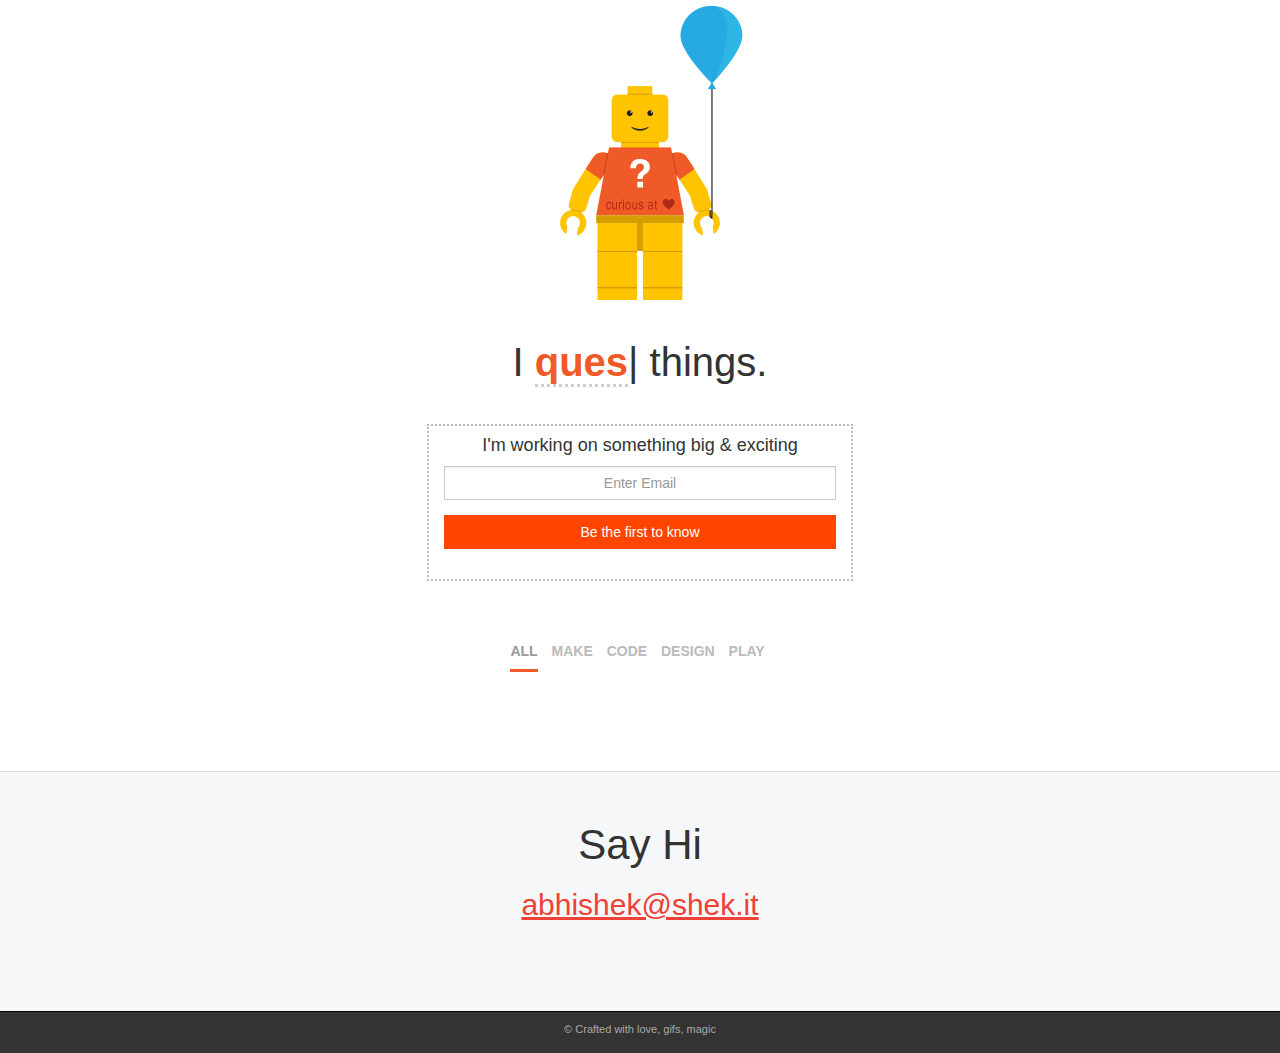
==== index.html @ 22bd29ea "moved signup to top" ====
<!DOCTYPE html>
<html>
	<head>
		<meta charset="utf-8">
    	<meta http-equiv="X-UA-Compatible" content="IE=edge">
    	<meta name="viewport" content="width=device-width, initial-scale=1">
    	<title>Hi, I'm Abhishek</title>
		<link rel='shortcut icon' href='./public/img/favicon.ico' type='image/x-icon'/ >
		<link rel="stylesheet" type="text/css" href="./public/css/lib/bootstrap.min.css">
		<link rel="stylesheet" type="text/css" href="./public/css/style.css">
		<script>
		  (function(i,s,o,g,r,a,m){i['GoogleAnalyticsObject']=r;i[r]=i[r]||function(){
		  (i[r].q=i[r].q||[]).push(arguments)},i[r].l=1*new Date();a=s.createElement(o),
		  m=s.getElementsByTagName(o)[0];a.async=1;a.src=g;m.parentNode.insertBefore(a,m)
		  })(window,document,'script','https://www.google-analytics.com/analytics.js','ga');

		  ga('create', 'UA-85671705-1', 'auto');
		  ga('send', 'pageview');

		</script>
	</head>
	<body>
		<div class='container-fluid'>
			
			<div class='row'>
				<div class='col-md-4'></div>
				<div class='col-xs-12 col-md-4'>
					<div id='carousel' class='carousel slide'>
						<div class="carousel-inner" role='listbox'>
							<!-- put this to overcome problem of type and shirt not matching -->
							<div class='item active' id='placeholder-slide'>
								<img src='./public/img/blank.png' class='center-block lego-image'>
							</div>
							<div class='item'>
								<img src='./public/img/intro.png' class='center-block lego-image'>
							</div>
							<div class='item'>
								<img src='./public/img/maker.png' class='center-block lego-image'>
							</div>
							<div class='item'>
								<img src='./public/img/coder.png' class='center-block lego-image'>
							</div>
							<div class='item'>
								<img src='./public/img/designer.png' class='center-block lego-image'>
							</div>
							<div class='item'>
								<img src='./public/img/thinker.png' class='center-block lego-image'>
							</div>
						</div>
						<div class='carousel-static-image'>
							<img src='./public/img/underwear.png' class='center-block lego-image'>
						</div>
					</div> <!-- end of carousel -->
				</div>
				<div class="col-md-4"></div>
			</div><!-- end of carousel wrapper row -->

			<div class='row'>
				
				<div class='col-xs-12 text-center'>
					<h2 class='verb-title'>I <span class='verb'></span> things.</h2>
				</div>
				
			</div> <!-- end of verb row -->

			<div class="row">

				<div class="col-xs-12 col-md-4 col-md-offset-4 text-center" id="announcement">

					<h6 class="big-subtitle">I'm working on something big & exciting</h6>
					<!-- Begin Mailchimp Signup Form -->
					<div id="mc_embed_signup">
						<form action="https://peeqo.us14.list-manage.com/subscribe/post?u=69e6efea4dd174cd8d1d6b664&amp;id=7d9869d325" method="post" id="mc-embedded-subscribe-form" name="mc-embedded-subscribe-form" class="validate" target="_blank" novalidate>
						    <div id="mc_embed_signup_scroll">
							
						<div class="mc-field-group form-group">
							<input type="email" value="" name="EMAIL" class="required email form-control" id="mce-EMAIL" placeholder="Enter Email" autocomplete="off">
						</div>
							<div id="mce-responses" class="clear">
								<div class="response" id="mce-error-response" style="display:none"></div>
								<div class="response" id="mce-success-response" style="display:none"></div>
							</div>    <!-- real people should not fill this in and expect good things - do not remove this or risk form bot signups-->
						    <div style="position: absolute; left: -5000px;" aria-hidden="true"><input type="text" name="b_69e6efea4dd174cd8d1d6b664_7d9869d325" tabindex="-1" value=""></div>
						    <div class="clear form-group">
						    	<input type="submit" value="Be the first to know" name="subscribe" id="mc-embedded-subscribe" class="button btn btn-default">
						    </div>
						    </div>
						</form>
					</div>
					<!--End mc_embed_signup-->
				</div>
	
<!-- 				<div class="col-xs-12 col-md-4 col-md-offset-4 text-center" id="announcement">
					<h2 class="verb-title">Something <span class="big">big</span> is here!</h2>

					<h6 class="big-subtitle">Check out my kickstarter campaign</h6>
					<br>
					<a href="https://kck.st/2T2oDQ6" class="btn btn-lg btn-orange" target="_blank">Go to Campaign Page</a>

					
				</div> -->
				
			</div>

			<div class='row'>
				<div class='col-xs-12 text-center'>
					<ul class="list-inline" id='category-links'>
						<li>
							<a href='#' class='project-category all-link active' data-id='all'>All</a>
						</li>
						<li>
							<a href='#' class='project-category make-link' data-id='make'>Make</a>
						</li>
						<li>
							<a href='#' class='project-category code-link' data-id='code'>Code</a>
						</li>
						<li>
							<a href='#' class='project-category design-link'  data-id='design'>Design</a>
						</li>
						<li>
							<a href='#' class='project-category play-link' data-id='play'>Play</a>
						</li>
					</ul>
				</div>
			</div> <!-- end of link row -->



			<div id='project-detail-wrapper'></div>

			<div class='container'>
				<div class='row' id='project-list'>
				</div>
			</div><!-- end of container -->



			<div class='row' id='contact'>

	
				
				<div class='col-xs-12 text-center'>
					<h4 class='say-hi'>Say Hi</h4>
					<h4 class='my-email'>
						<a href='mailto:abhishek@shek.it'>abhishek@shek.it</a>
					</h4>
					<br>
<!-- 					<h3 class='project-item-title'>Support Future Builds</h3>

					LTC: LNiNnEypSCrFrGhAo4g7Ze8stWhbqxYEYP<br>
					ETH: 0x1a76EA36295309bB5D9F543EFa2faB6ad7935649<br>
					BTC: <a href="bitcoin:1A7ER9NSDUcFxJngmWC5hGdV9RVWitUhSv" target="_blank">1A7ER9NSDUcFxJngmWC5hGdV9RVWitUhSv</a> -->
				</div>
			</div>

			<div class='row' id='footer'>
				<div class='col-xs-12 text-center'>
					<p>&copy; Crafted with love, gifs, magic</p>
				</div>
			</div>

		</div><!-- end of container fluid -->
		<script src="https://code.jquery.com/jquery-2.2.4.min.js" integrity="sha256-BbhdlvQf/xTY9gja0Dq3HiwQF8LaCRTXxZKRutelT44=" crossorigin="anonymous"></script>
		<script type="text/javascript" src='./public/js/lib/imagesloaded.min.js'></script>
		<script type="text/javascript" src='./public/js/lib/typed.min.js'></script>
		<script type="text/javascript" src='./public/js/lib/handlebars.runtime-v4.0.5.js'></script>
		<script type="text/javascript" src="./public/js/lib/bootstrap.min.js"></script>
		<script type="text/javascript" src='./public/js/projects.js'></script>
		<script type="text/javascript" src='./public/js/templates.js'></script>
		<script type="text/javascript" src='./public/js/global.js'></script>
		
	</body>
</html>
---- public/css/style.css ----
/** CAROUSEL **/

#carousel {
    margin-bottom: 20px;
}

.carousel-static-image {
    position: absolute;
    top:0;
    left:0;
    width: 100%;
    min-height: 100%;
    z-index: -1;
}

.lego-image {
    width: 250px;
}

.btn-orange {
    background: rgb(255,70,0);
    color: white;
    border-radius: 0;
    border: none;
    padding: 15px 20px;
    font-weight: bold;
}



.btn-orange:hover {
    background: rgb(255,70,0,0.8);
    color: white;
    border: none;
}


/** TYPED AREA **//
h2 {
    font-weight: 300;
}

#announcement {
    padding-bottom: 15px;
    border: 2px dotted #bbb;
    margin-top:30px;
    margin-bottom: 30px;
}

.verb-title {
    font-size: 40px;
    font-weight: 300;
}

.big {
    font-weight: 700;
    text-transform: uppercase;
}

.big-subtitle {
    color: #333;
    font-size: 18px;
}

.verb {
    border-bottom:3px dotted #ccc; 
}

.question, .make, .invent, .code, .design{
    font-weight: bold;
}

.question {
    color: #f05a28;
}

.make{
    color: #7546b2;
}

.invent {
    color: #2cb5e5;
}

.code {
    color: #39b54a;
}

.design {
    color: #ef4136;
}

/** MAILCHIMP FORM **/
#mce-EMAIL {
    border-radius: 0;
    text-align: center;
}

#mc-embedded-subscribe, #apply {
    width: 100%;
    border-radius: 0;
    border-color: orangered;
    background: orangered;
    color: white;
}

#mc-embedded-subscribe:hover, #apply:hover{
    background: #f05a28;
}

/** CATEGORY LINKS **/

#category-links {
    margin-top: 30px;
    text-transform: uppercase;
    font-weight: 700;
    font-size: 14px;
    margin-bottom: 50px;
}

.project-category{
    color: #bbb;
    padding-bottom: 10px;
    border-bottom: 3px solid transparent;
}

.project-category:hover, .project-category:focus{
    text-decoration: none;
    color: #999;
    outline: none;
}

.active {
    color: #999;
}

.all-link:hover, .all-link:focus,  .all-link.active{
    border-color: #f05a28;
}

.make-link:hover, .make-link:focus, .make-link.active{
    border-color: #7546b2;
}

.code-link:hover, .code-link:focus, .code-link.active{
    border-color: #39b54a;
}

.design-link:hover, .design-link:focus, .design-link.active {
    border-color: #ef4136;
}

.play-link:hover, .play-link:focus, .play-link.active {
    border-color: #2cb5e5;
}

/** PROJECT LIST **/

#project-list {
    text-align: center;
}

.is-loading {
    height: 250px;
    width: 300px;
    background-color: #eee;
    background-position: center center;
    background-repeat: no-repeat;
    background-image: url('../img/loader.gif');
    background-size: 40px;
    margin-left: auto;
    margin-right: auto;
    display: block;
    border: 1px solid #ccc;
}

.loading-failed {
    height: 250px;
    width: 300px;
    background-color: #eee;
    background-position: center center;
    background-repeat: no-repeat;
    background-image: url('../img/loading-failed.png');
    background-size: 32px;
    margin-left: auto;
    margin-right: auto;
    display: block;
    border: 1px solid #ccc;
}

.project-item-image {
    border: 1px solid #ccc;
}

.project-item-title {
    margin: 0;
    font-weight: bold;
    text-transform: uppercase;
    font-size: 12px;
    margin-top: 10px;
    margin-bottom: 20px;
    color:#aaa;
}

.ellipsis{
    width: 100%;
    white-space: nowrap;
    overflow: hidden;
    text-overflow: ellipsis;
}

/* PROJECT DETAIL */

#project-detail {
    border-top: 1px solid #ddd;
    border-bottom: 2px solid #ddd;
    padding: 30px 0;
    position: relative;
    margin-bottom: 40px;
}

#project-detail img, iframe{
    border:1px solid #ccc;
}

.responsive-iframe {
    position: relative;
    height: 0;
    overflow: hidden;
    max-width: 600px;
    display: block;
    margin: 0 auto;
    padding-bottom: 56.25%;
}

.responsive-iframe-16x9 {
    padding-bottom: 56.25%;
}

.responsive-iframe-4x3{
    padding-bottom: 75%;
}

.responsive-iframe iframe {
    position: absolute;
    top:0;
    left: 0;
    width: 100%;
    height: 100%;

}

/*iframe {
    margin: 0 auto;
    display: block;
    width:100%;
    max-width: 600px;
    height: 500px;
}*/

.project-detail-close {
    color: #999;
    font-weight: 200;
    font-size: 40px;
    position: absolute;
    right: 20px;
    top:5px;
    z-index: 5;
}

.project-detail-close:hover, .project-detail-close:focus {
    color: #666;
    text-decoration: none;
}

.project-detail-container {
    text-align: left;
    padding-left: 60px;
}

.project-detail-title{
    font-weight: 300;
    font-size: 42px;
}

.project-detail-description{
    font-size: 16px;
    margin-bottom: 20px;
}

.project-detail-link{
    font-size: 16px;
    color: #ef4136;
}

.project-detail-link:hover{
    text-decoration: none;
    color: #d73a30;
}

.project-detail-subheader {
    font-weight: 300;
    color: #999;
    margin-bottom: 20px;
}

.project-detail-subheader:after {
    content: '';
    width: 40px;
    display: block;
    height: 1px;
    border-bottom: 2px solid #ef4136;
    text-align: left;
    margin:10px 0;
}

.strikethrough {
    color:#ef4136;
    font-size: 16px;
    text-decoration:line-through;
}

.project-detail-role li{
    background: #eee;
    padding: 5px 10px;
    border-radius: 50px;
    border:1px solid #ddd;
    color: #999;
    margin-bottom: 5px;
    text-transform: capitalize;
}

.carousel-control.left, .carousel-control.right {
    background-image: none;
    background-repeat: none;
}

.carousel-control {
    top: 0;
    font-weight: 300;
    font-size: 70px;
    color: white;
    opacity: 0.8;
    text-shadow: 0 0 3px black;
    pointer-events: none;
}

.carousel-arrow {
    position: absolute;
    top: 40%;
    pointer-events: all;
}

.carousel-arrow.prev{
    left:25px;
}

.carousel-arrow.next {
    right: 25px;
}

.carousel-control:hover, .carousel-control:focus {
    color: white;
}

/** CONTACT **/

#contact {
    background: #f5f7f9;
    border-top: 1px solid #ddd;
    padding-top: 50px;
    padding-bottom: 70px;
    margin-top: 60px;
}

.say-hi{
    margin: 0;
    font-size: 42px;
    font-weight: 300;
}

.my-email {
    margin: 0;
    margin-top: 20px;
    font-size: 30px;
}

.my-email a{
    color: #ef4136;
    text-decoration: underline;
}

.my-email a:hover{
    color: #d73a30;
}

/* FOOTER */

#footer {
    background: #333;
    padding-top: 10px;
    padding-bottom: 5px;
    border-top: 1px solid #000;
}

#footer p {
    color: #aaa;
    font-weight: 300;
    font-size: 11px;
}

/* TYPED JS ANIMATED CURSOR */

.typed-cursor{
    opacity: 1;
    -webkit-animation: blink 0.7s infinite;
    -moz-animation: blink 0.7s infinite;
    animation: blink 0.7s infinite;
}
@keyframes blink{
    0% { opacity:1; }
    50% { opacity:0; }
    100% { opacity:1; }
}
@-webkit-keyframes blink{
    0% { opacity:1; }
    50% { opacity:0; }
    100% { opacity:1; }
}
@-moz-keyframes blink{
    0% { opacity:1; }
    50% { opacity:0; }
    100% { opacity:1; }
}

/** MEDIA QUERIES **/

@media(max-width: 992px){
    .project-detail-container {
        text-align: center;
        padding-left: 15px;
    }

    .project-detail-subheader:after{
        text-align: center;
        margin: 10px auto 0;

    }
}

@media (max-width: 768px){
    .lego-image {
        width: 200px;
    }

    .carousel-arrow {
        top: 35%;
    }

    
}
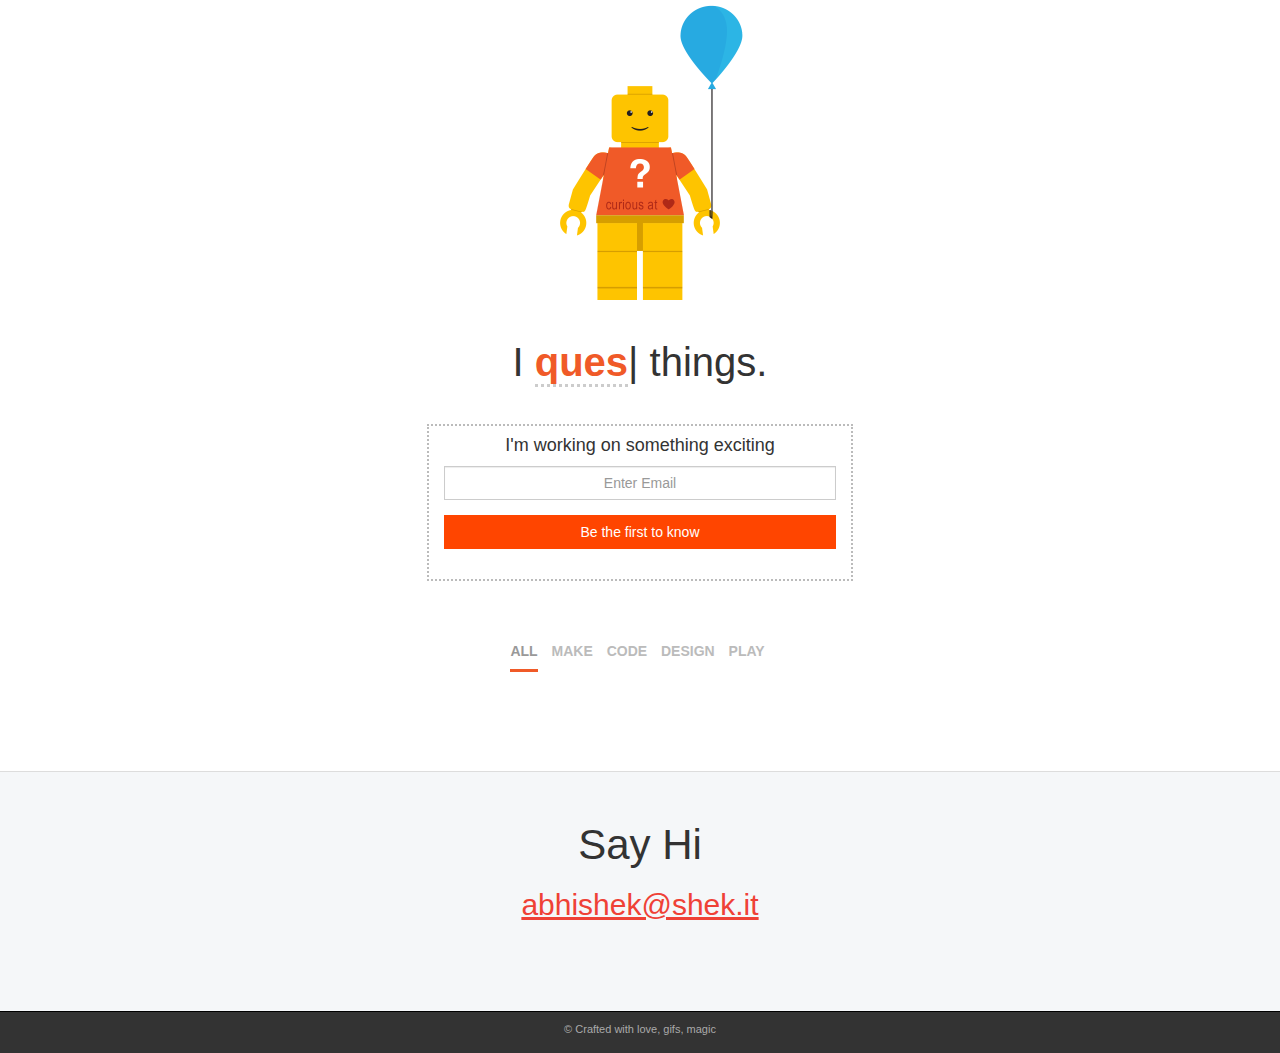
==== commit 5b5a66ed: "copy edits" ====
--- a/index.html
+++ b/index.html
@@ -67,7 +67,7 @@
 
 				<div class="col-xs-12 col-md-4 col-md-offset-4 text-center" id="announcement">
 
-					<h6 class="big-subtitle">I'm working on something big & exciting</h6>
+					<h6 class="big-subtitle">I'm working on something exciting</h6>
 					<!-- Begin Mailchimp Signup Form -->
 					<div id="mc_embed_signup">
 						<form action="https://peeqo.us14.list-manage.com/subscribe/post?u=69e6efea4dd174cd8d1d6b664&amp;id=7d9869d325" method="post" id="mc-embedded-subscribe-form" name="mc-embedded-subscribe-form" class="validate" target="_blank" novalidate>
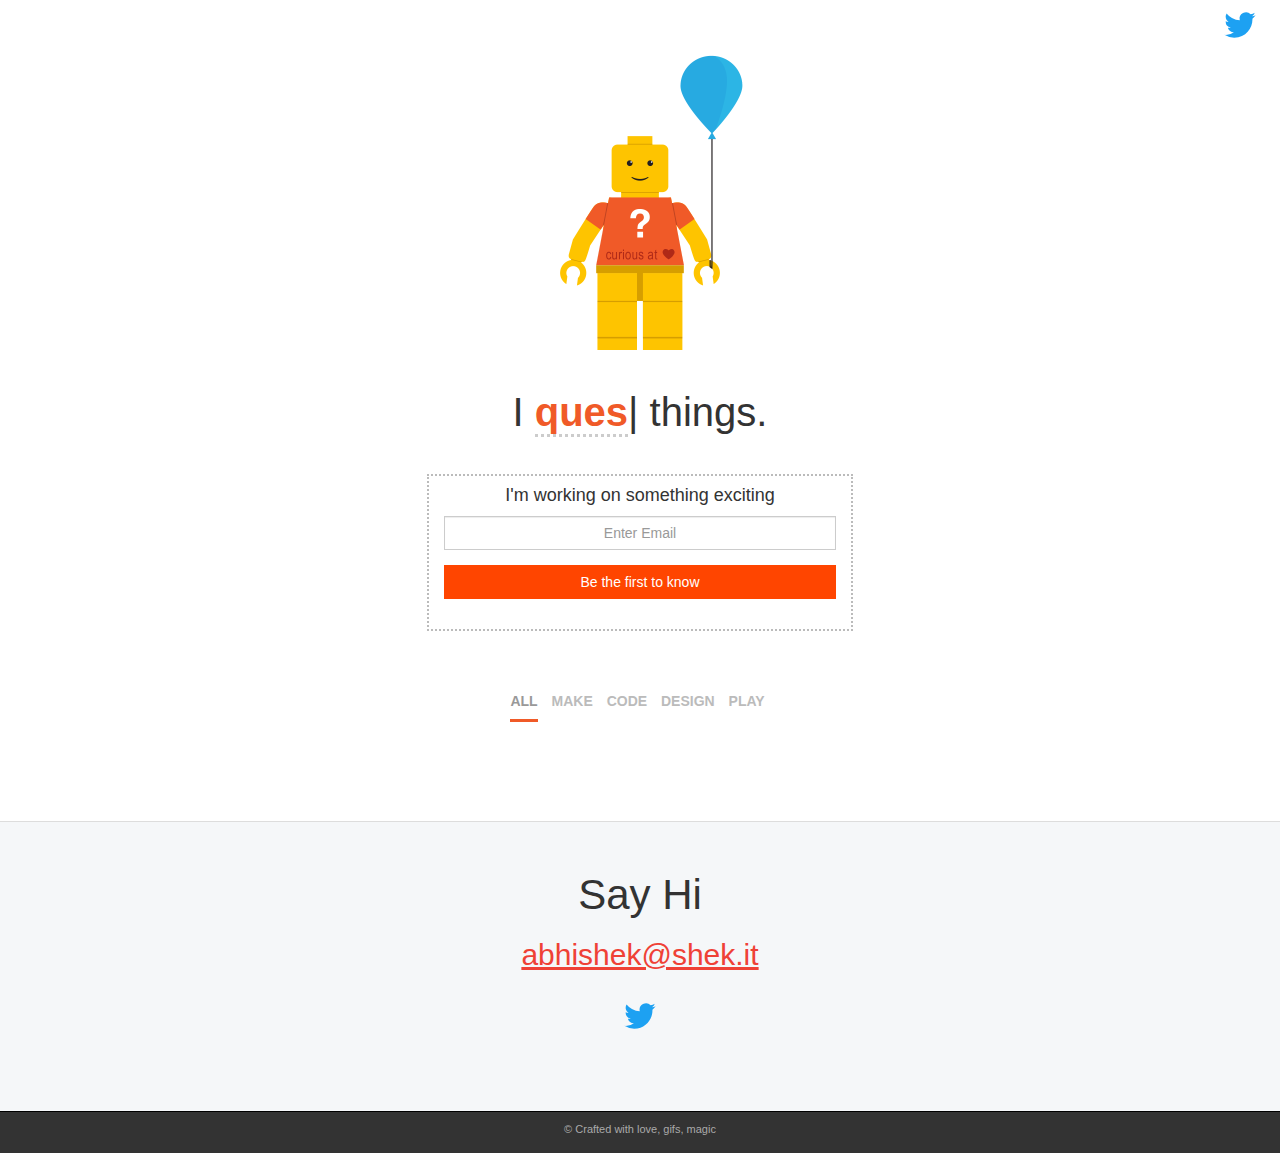
==== commit 1f1c37e0: "twitter link" ====
--- a/index.html
+++ b/index.html
@@ -21,7 +21,13 @@
 	</head>
 	<body>
 		<div class='container-fluid'>
-			
+			<div class="row">
+				<div class="col-xs-12" style="text-align: right;">
+					<a href="https://twitter.com/shekitup" target="_blank">
+						<img src="./public/img/twitter.svg" width="50" alt="My twitter"></a>
+					</a>
+				</div>
+			</div>
 			<div class='row'>
 				<div class='col-md-4'></div>
 				<div class='col-xs-12 col-md-4'>
@@ -144,7 +150,11 @@
 					<h4 class='my-email'>
 						<a href='mailto:abhishek@shek.it'>abhishek@shek.it</a>
 					</h4>
+
 					<br>
+					<a href="https://twitter.com/shekitup" target="_blank">
+						<img src="./public/img/twitter.svg" width="50" alt="My twitter"></a>
+					</a>
 <!-- 					<h3 class='project-item-title'>Support Future Builds</h3>
 
 					LTC: LNiNnEypSCrFrGhAo4g7Ze8stWhbqxYEYP<br>
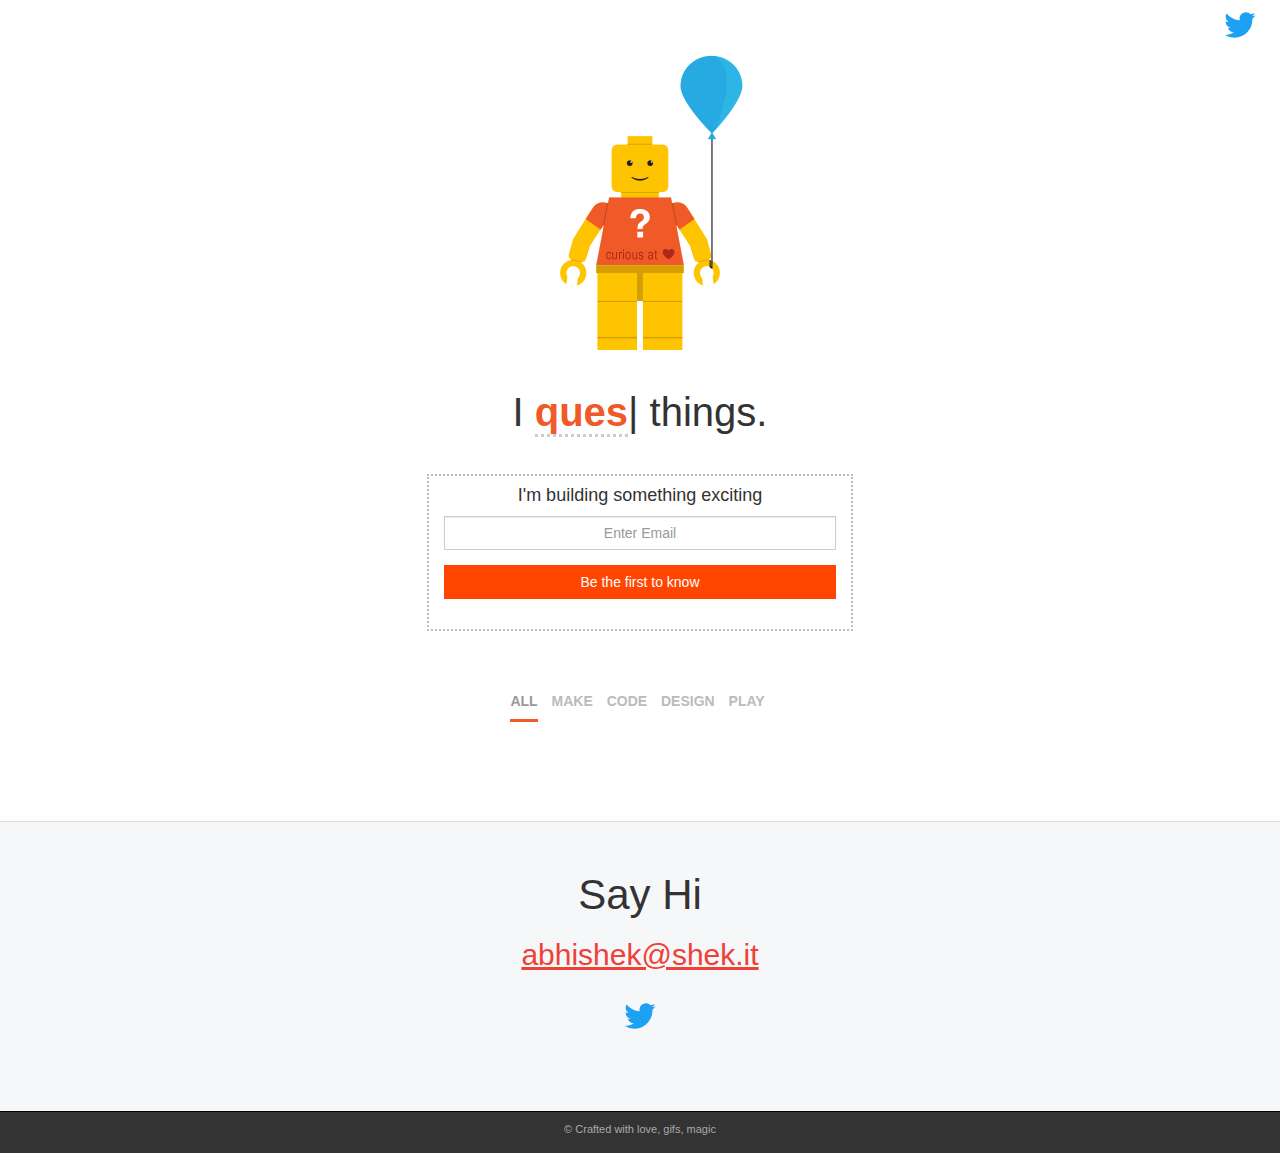
==== commit 377c2220: "copy changes" ====
--- a/index.html
+++ b/index.html
@@ -73,7 +73,7 @@
 
 				<div class="col-xs-12 col-md-4 col-md-offset-4 text-center" id="announcement">
 
-					<h6 class="big-subtitle">I'm working on something exciting</h6>
+					<h6 class="big-subtitle">I'm building something exciting</h6>
 					<!-- Begin Mailchimp Signup Form -->
 					<div id="mc_embed_signup">
 						<form action="https://peeqo.us14.list-manage.com/subscribe/post?u=69e6efea4dd174cd8d1d6b664&amp;id=7d9869d325" method="post" id="mc-embedded-subscribe-form" name="mc-embedded-subscribe-form" class="validate" target="_blank" novalidate>
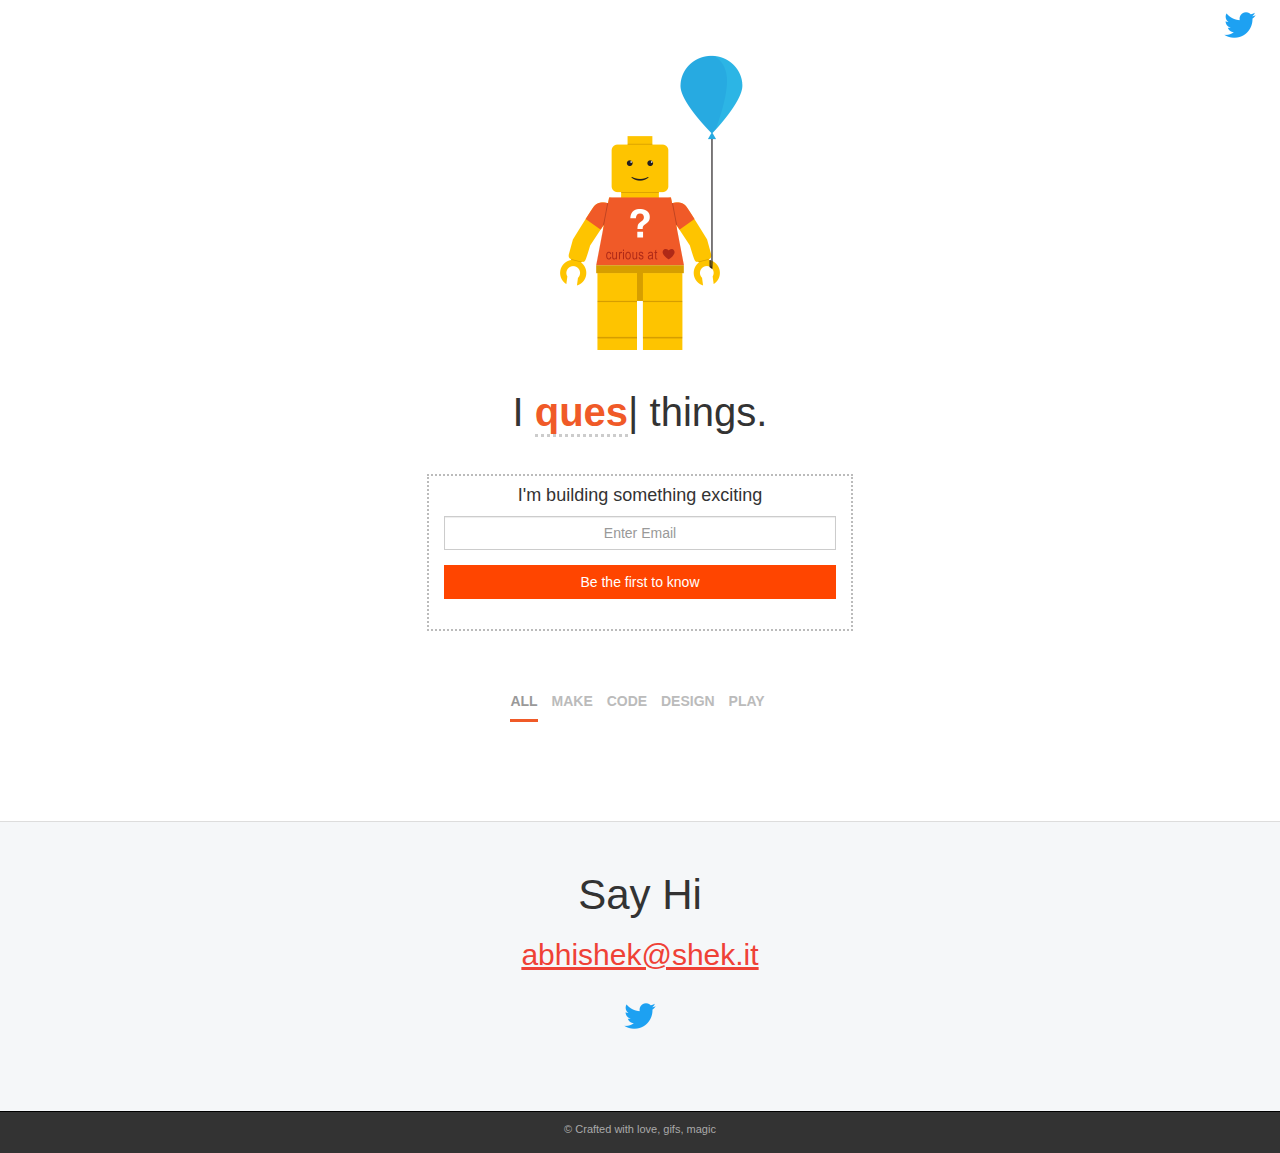
==== commit 905b2992: "replaced twitter svg with png" ====
--- a/index.html
+++ b/index.html
@@ -24,7 +24,7 @@
 			<div class="row">
 				<div class="col-xs-12" style="text-align: right;">
 					<a href="https://twitter.com/shekitup" target="_blank">
-						<img src="./public/img/twitter.svg" width="50" alt="My twitter"></a>
+						<img src="./public/img/twitter.png" width="50" alt="My twitter"></a>
 					</a>
 				</div>
 			</div>
@@ -153,7 +153,7 @@
 
 					<br>
 					<a href="https://twitter.com/shekitup" target="_blank">
-						<img src="./public/img/twitter.svg" width="50" alt="My twitter"></a>
+						<img src="./public/img/twitter.png" width="50" alt="My twitter"></a>
 					</a>
 <!-- 					<h3 class='project-item-title'>Support Future Builds</h3>
 
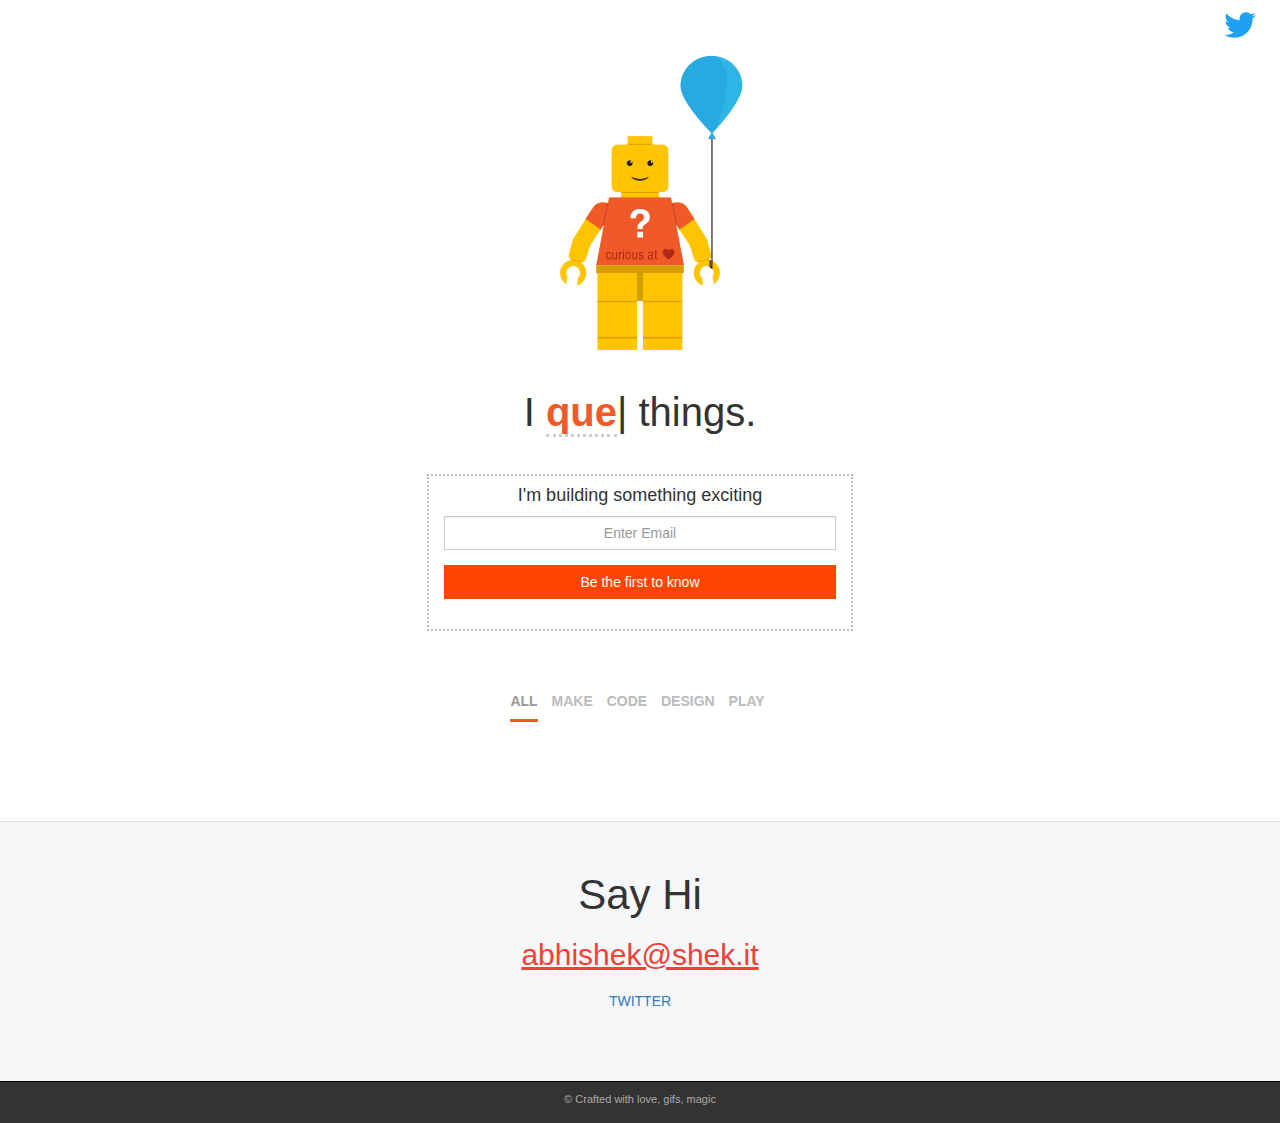
==== commit ded285ed: "getting social icons to show" ====
--- a/index.html
+++ b/index.html
@@ -24,7 +24,7 @@
 			<div class="row">
 				<div class="col-xs-12" style="text-align: right;">
 					<a href="https://twitter.com/shekitup" target="_blank">
-						<img src="./public/img/twitter.png" width="50" alt="My twitter"></a>
+						<img src="./public/img/icon.png" width="50" alt="My twitter"></a>
 					</a>
 				</div>
 			</div>
@@ -153,7 +153,7 @@
 
 					<br>
 					<a href="https://twitter.com/shekitup" target="_blank">
-						<img src="./public/img/twitter.png" width="50" alt="My twitter"></a>
+						TWITTER
 					</a>
 <!-- 					<h3 class='project-item-title'>Support Future Builds</h3>
 
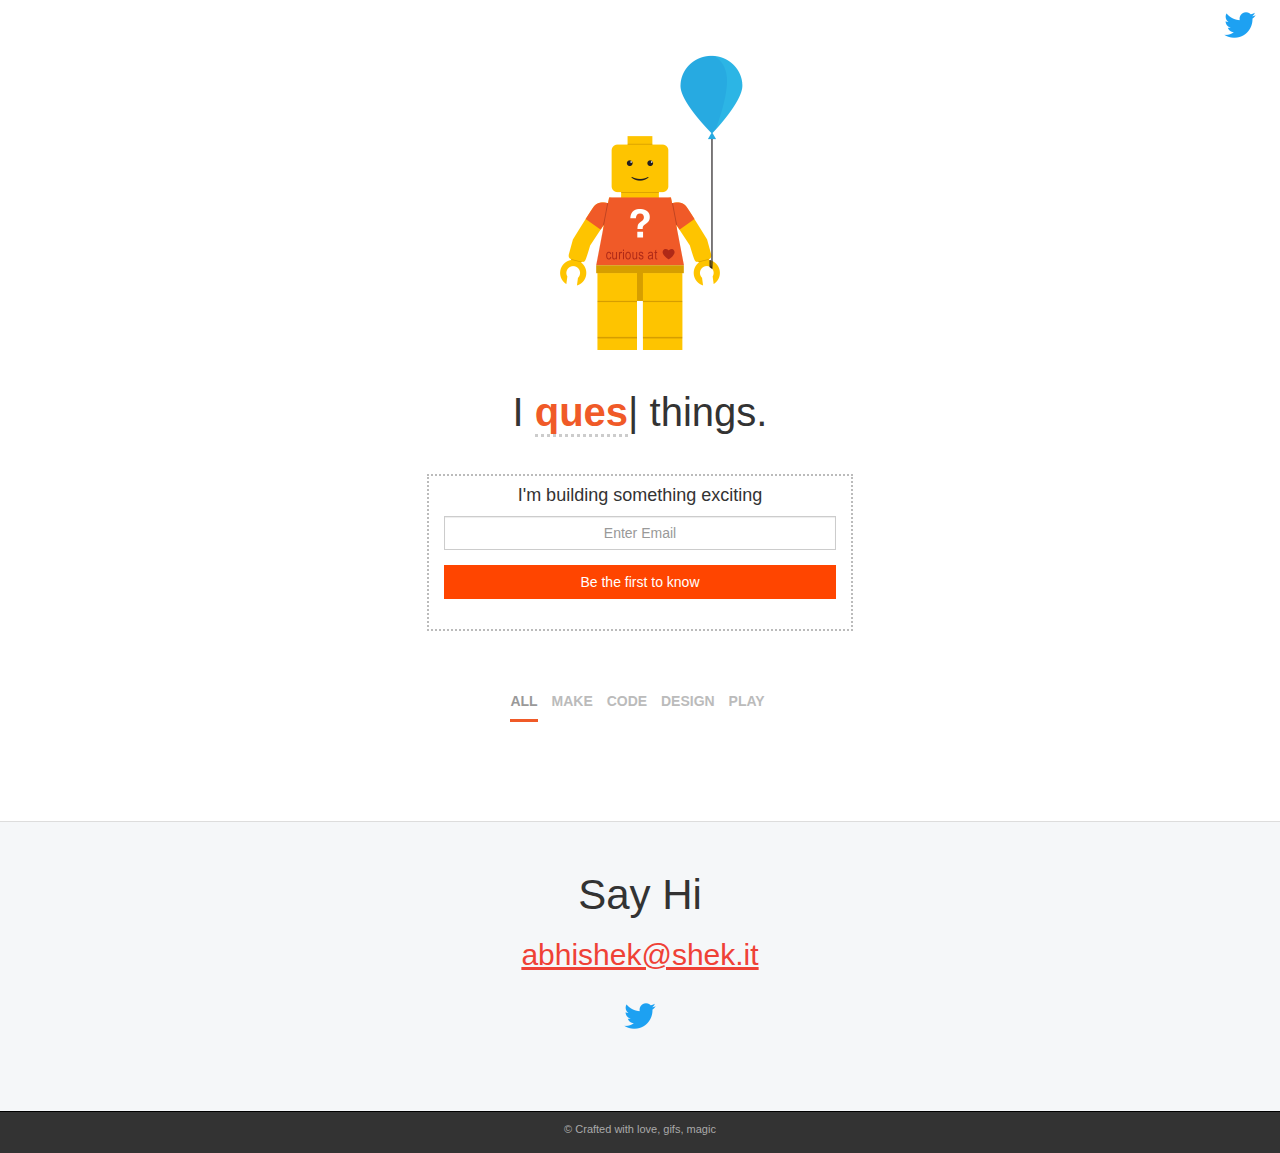
==== commit 4f888e8c: "getting social icons to show" ====
--- a/index.html
+++ b/index.html
@@ -153,7 +153,7 @@
 
 					<br>
 					<a href="https://twitter.com/shekitup" target="_blank">
-						TWITTER
+						<img src="./public/img/icon.png" width="50" alt="My twitter"></a>
 					</a>
 <!-- 					<h3 class='project-item-title'>Support Future Builds</h3>
 
